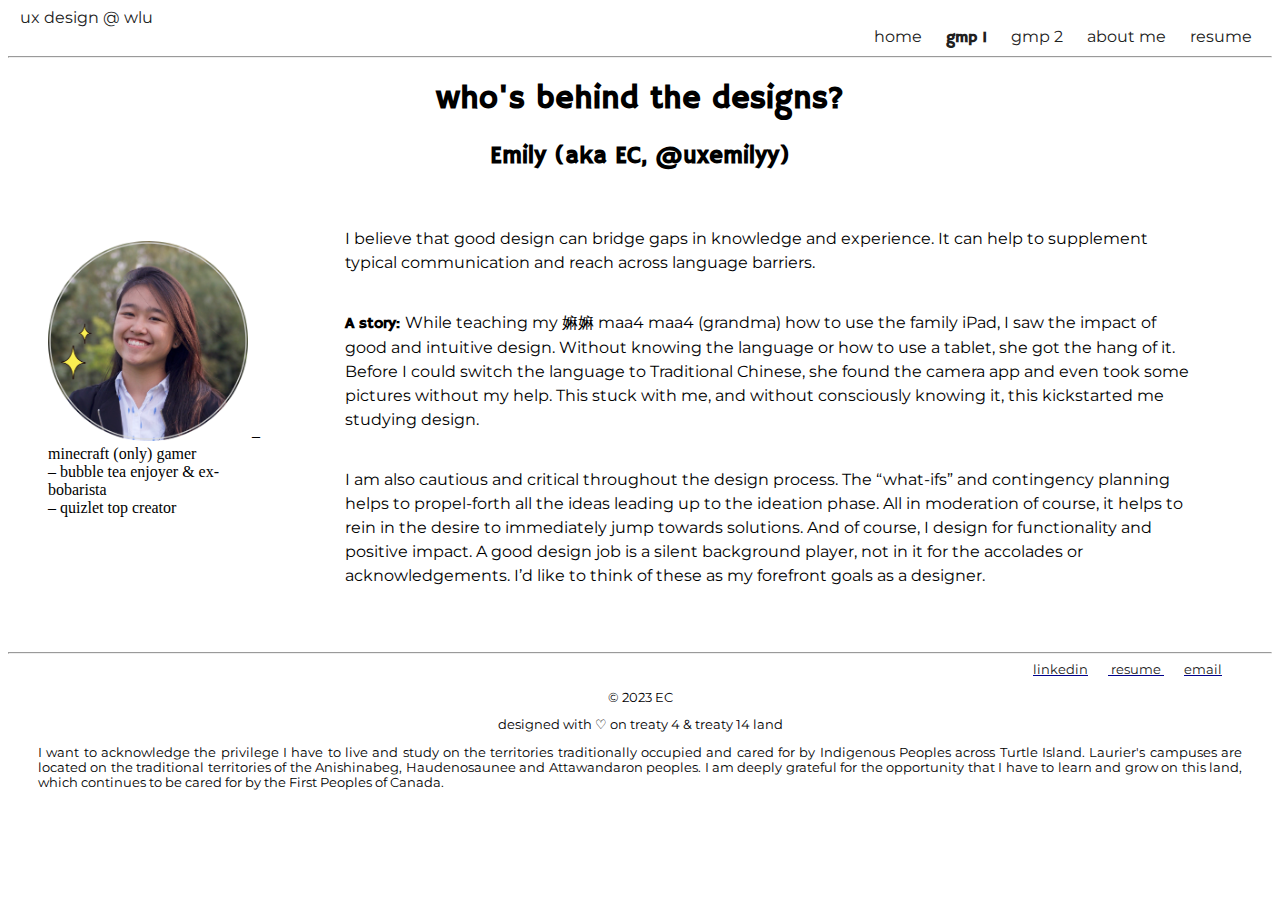
==== about.html @ 5f007fc3 "add in fun facts" ====
<!DOCTYPE html>
<html lang="en">

<head>
    <meta charset="UTF-8">
    <meta name="viewport" content="width=device-width, initial-scale=1.0">
    <title>Emily Chau</title>
    <link rel="stylesheet" href="style.css">
    <link rel="stylesheet" href="https://fonts.googleapis.com/css?family=Montserrat:400,700&display=swap">
    <link href="https://fonts.googleapis.com/css2?family=Hammersmith+One&display=swap" rel="stylesheet">
    <style>
        .row{
            display: flex;
            padding: 20px 0;
        }

        .col-left {
        width: 20%;
        float: left;
        padding-right: 10px;
        padding-top: 30px;
        }
        .col-right {
        width: 80%;
        float: right;
        padding-left: 20px;

        }

        p.leading {
            line-height: 1.5;
        }
    </style>
</head>
<body>
    <header>
        <li><a target="_blank" rel="noopener" href="https://wlu.ca/fla/ux" style="position: absolute; left: 20px">ux
                design @ wlu </a></li>
        <nav style="font-size: 1em; text-align: right">
            <li><a href="index.html">home</a></li>
            <li><a href="gmp1.html"><strong>gmp 1</strong></a></li>
            <li><a href="gmp2.html">gmp 2</a></li>
            <li><a href="#about.html">about me</a></li>
            <li><a target="_blank" rel="noopener"
                    href="https://drive.google.com/file/d/1Yd8SdVtLsgx6c_43BD1fnmvev_x7_WLF/view?usp=sharing">resume</a>
            </li>
            <hr>
        </nav>
    </header>
    <main>
        <h1>who's behind the designs?</h1>
        <h2>Emily (aka EC, @uxemilyy)</h2>
        <div class="row">
        <div class="col-left"><img src="images/headshot.png" width="200px" alt="Headshot picture of EC">
            – minecraft (only) gamer<br>
            – bubble tea enjoyer & ex-bobarista<br>
            – quizlet top creator<br></div>  
        <div class="col-right">

            <p class="leading">I believe that good design can bridge gaps in knowledge and experience. It can help to supplement typical communication and reach across language barriers. </p>
            <p class="leading"><strong>A story: </strong>While teaching my 嫲嫲 maa4 maa4 (grandma) how to use the family iPad, I saw the impact of good and intuitive design. Without knowing the language or how to use a tablet, she got the hang of it. Before I could switch the language to Traditional Chinese, she found the camera app and even took some pictures without my help. This stuck with me, and without consciously knowing it, this kickstarted me studying design.</p>
            <p class="leading">I am also cautious and critical throughout the design process. The “what-ifs” and contingency planning helps to propel-forth all the ideas leading up to the ideation phase. All in moderation of course, it helps to rein in the desire to immediately jump towards solutions. And of course, I design for functionality and positive impact. A good design job is a silent background player, not in it for the accolades or acknowledgements. I’d like to think of these as my forefront goals as a designer.</p>      
        </div>
        </div>
    </main>
    <footer>
        <hr>
        <div class="links-footer">
            <nav>
                <li><a target="_blank" rel="noopener" href="https://www.linkedin.com/in/emilyy-chau/">linkedin</a></li>
                <li><a target="_blank" rel="noopener"
                        href="https://drive.google.com/file/d/1Yd8SdVtLsgx6c_43BD1fnmvev_x7_WLF/view?usp=sharing">resume</a>
                </li>
                <li><a target="_blank" rel="noopener" href="mailto:chau6054@mylaurier.ca">email</a>
            </nav>
        </div>
        <div class="copyright">
            <p>&copy; 2023 EC</p>
            <p>designed with ♡ on treaty 4 & treaty 14 land</p>
        </div>
        <div class="land-back">
            <p>I want to acknowledge the privilege I have to live and study on the territories traditionally occupied
                and cared for by Indigenous Peoples across Turtle Island. Laurier's campuses are located on the
                traditional territories of the Anishinabeg, Haudenosaunee and Attawandaron peoples. I am deeply grateful
                for the opportunity that I have to learn and grow on this land, which continues to be cared for by the
                First Peoples of Canada.</p>
        </div>
    </footer>
</body>
</html>
---- style.css ----
/* FONT */

h1, h2 {
        font-family: 'Hammersmith One', sans-serif;
        text-align: center;
}

h3, strong {
    font-family: 'Hammersmith One', sans-serif;
    text-align: left;
}

p, a, li, footer, span, sup, figcaption, .desc {
    font-family: 'Montserrat', sans-serif;
    text-align: left;
} 

/* PADDING */

main {
    padding-left: 40px;
    padding-right: 40px;
}
main p{
    padding-bottom: 20px;
    padding-left: 40px;
    padding-right: 40px;
}

main h3 {
    padding-left: 40px;
    padding-right: 40px;
    padding-top: 40px;
}


/* NAV */

ul {
    list-style: none;
    padding: 0;
    text-align: right;
}

li {
    display: inline;
    margin-right: 20px;
    text-align: right;
    font-size: 1em;
}

a {
    text-decoration: none;
    color: #202020;
}

/* MAIN DIVs */

.overview {
    background-color: #3D5A80;
    padding-top: 20px;
    padding-bottom: 20px;
    color:white;
}
.project {
    padding-top: 20px;
    padding-bottom: 20px;
}

.aims span{
    align-items: center;
    padding-left: 40px;
    padding-right: 40px;
    padding-top: 20px;
    padding-bottom: 20px;
}

.design {
    padding-top: 20px;
    padding-bottom: 20px;
}

.Ratto img{
    align-items: center;
    padding-top: 20px;
    padding-bottom: 20px;
}

.challenges{
    padding-top: 40px;
    padding-bottom: 20px;
} 

.aspects {
    display: flex;
    background-color: #3D5A80;
    color:white;
    padding-top: 20px;
    padding-bottom: 20px;

}
.references {
    font-family: 'Montserrat', sans-serif;
    color: black;
    text-align: left;
    padding-left: 40px;
    padding-right: 40px;
    padding-top: 20px;
    padding-bottom: 20px;

}

.row {
    display: flex;
}
.column {
    flex: 50%;
    align-items: center;

}

.reflections {
    padding-top: 20px;
    padding-bottom: 20px;
}

/* GALLERY */

div.gallery {
    border: 1px solid #ccc;
    padding-top: 10px;
    padding-left: 10px;
    padding-right: 10px;
    margin-bottom: 40px;
}
div.gallery:hover {
    border: 1px solid #293241;
}
div.desc {
padding: 15px;
text-align: center;
}

* {
box-sizing: border-box;
}

.responsive-left {
padding: 0 40px;
float: left;
width: 39.99999%;
}
.responsive {
    float: left;
    }
.responsive-right {
    padding: 0 40px;
    float: right;
    width: 39.99999%;
    }

    .center {
        display: block;
        margin-left: auto;
        margin-right: auto;
        width: 50%;
      }

/* FOOTER */

.links-footer{
    font-size: 0.8em; 
    text-align: right;
    color: darkblue;
    text-decoration: underline;
    padding-right: 30px;
}

.copyright p{
    font-size: 0.8em; 
    text-align: center;
}

.land-back p{
    font-size: 0.8em; 
    text-align: justify;
    padding-left: 30px;
    padding-right: 30px;
}

/* FAUX BUTTONS */

span{
    border-radius: 10px;
    background-color: #293241;
    color: white;
    padding: 15px 32px;
}
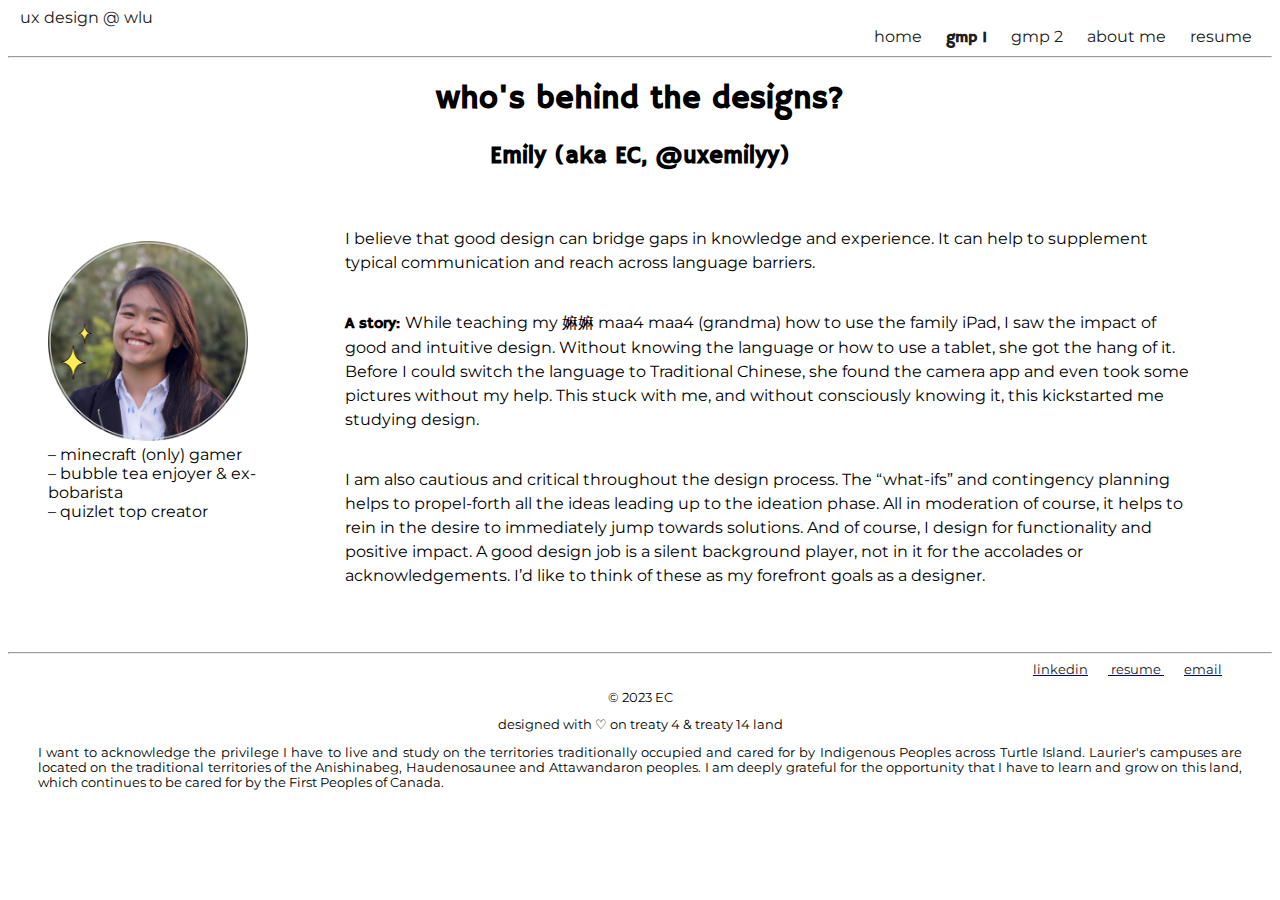
==== commit d43d6caa: "update. alignment" ====
--- a/about.html
+++ b/about.html
@@ -19,6 +19,7 @@
         float: left;
         padding-right: 10px;
         padding-top: 30px;
+        font-family: 'Montserrat', 'sans-serif';
         }
         .col-right {
         width: 80%;
@@ -51,7 +52,7 @@
         <h1>who's behind the designs?</h1>
         <h2>Emily (aka EC, @uxemilyy)</h2>
         <div class="row">
-        <div class="col-left"><img src="images/headshot.png" width="200px" alt="Headshot picture of EC">
+        <div class="col-left"><img src="images/headshot.png" width="200px" alt="Headshot picture of EC"><br>
             – minecraft (only) gamer<br>
             – bubble tea enjoyer & ex-bobarista<br>
             – quizlet top creator<br></div>  
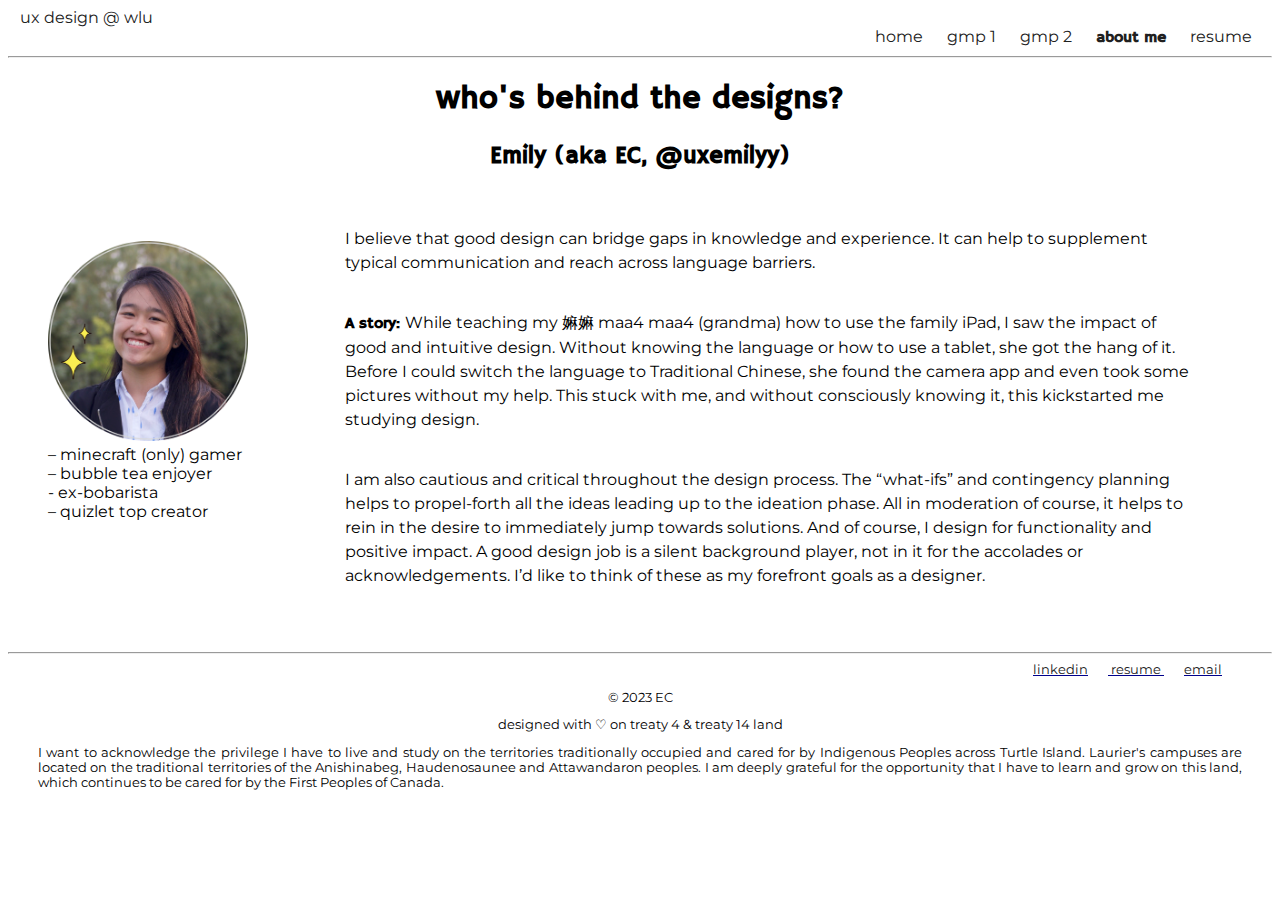
==== commit 55bab160: "fix format" ====
--- a/about.html
+++ b/about.html
@@ -39,9 +39,9 @@
                 design @ wlu </a></li>
         <nav style="font-size: 1em; text-align: right">
             <li><a href="index.html">home</a></li>
-            <li><a href="gmp1.html"><strong>gmp 1</strong></a></li>
+            <li><a href="gmp1.html">gmp 1</a></li>
             <li><a href="gmp2.html">gmp 2</a></li>
-            <li><a href="#about.html">about me</a></li>
+            <li><a href="#about.html"><strong>about me</strong></a></li>
             <li><a target="_blank" rel="noopener"
                     href="https://drive.google.com/file/d/1Yd8SdVtLsgx6c_43BD1fnmvev_x7_WLF/view?usp=sharing">resume</a>
             </li>
@@ -54,7 +54,8 @@
         <div class="row">
         <div class="col-left"><img src="images/headshot.png" width="200px" alt="Headshot picture of EC"><br>
             – minecraft (only) gamer<br>
-            – bubble tea enjoyer & ex-bobarista<br>
+            – bubble tea enjoyer<br>
+            - ex-bobarista<br>
             – quizlet top creator<br></div>  
         <div class="col-right">
 
--- a/style.css
+++ b/style.css
@@ -1,4 +1,6 @@
 /* FONT */
+
+
 
 h1, h2 {
         font-family: 'Hammersmith One', sans-serif;
@@ -10,10 +12,12 @@
     text-align: left;
 }
 
-p, a, li, footer, span, sup, figcaption, .desc {
+main, p, a, li, footer, span, sup, figcaption, .desc {
     font-family: 'Montserrat', sans-serif;
     text-align: left;
 } 
+
+
 
 /* PADDING */
 
@@ -87,7 +91,6 @@
 }
 
 .challenges{
-    padding-top: 40px;
     padding-bottom: 20px;
 } 
 
@@ -107,8 +110,8 @@
     padding-right: 40px;
     padding-top: 20px;
     padding-bottom: 20px;
-
-}
+    line-height: 1.5;
+    }
 
 .row {
     display: flex;
@@ -116,7 +119,7 @@
 .column {
     flex: 50%;
     align-items: center;
-
+    float: left;
 }
 
 .reflections {
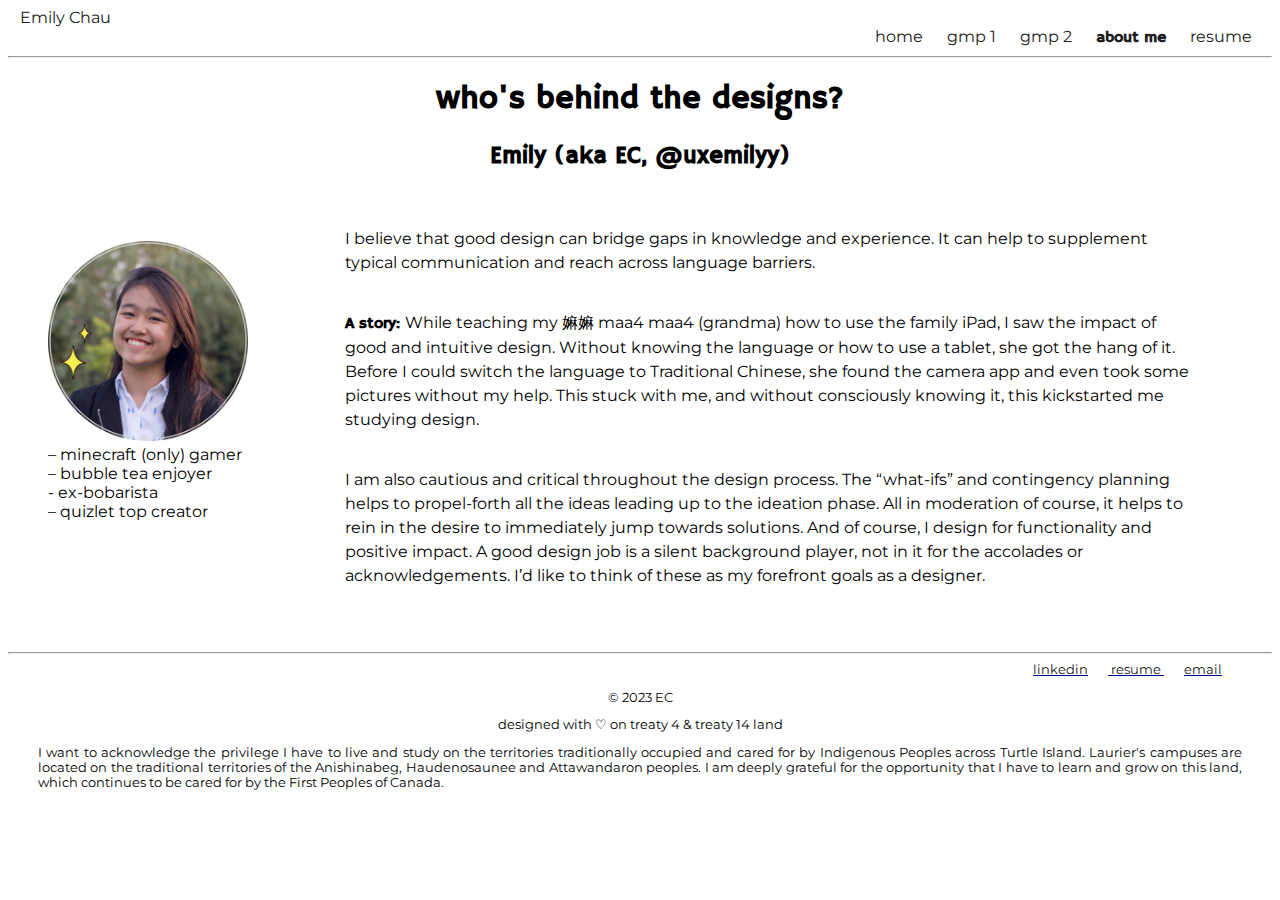
==== commit 633997bf: "fix alignment" ====
--- a/about.html
+++ b/about.html
@@ -35,8 +35,8 @@
 </head>
 <body>
     <header>
-        <li><a target="_blank" rel="noopener" href="https://wlu.ca/fla/ux" style="position: absolute; left: 20px">ux
-                design @ wlu </a></li>
+        <li><a target="_blank" rel="noopener" href="index.html" style="position: absolute; left: 20px">
+            Emily Chau </a></li>
         <nav style="font-size: 1em; text-align: right">
             <li><a href="index.html">home</a></li>
             <li><a href="gmp1.html">gmp 1</a></li>
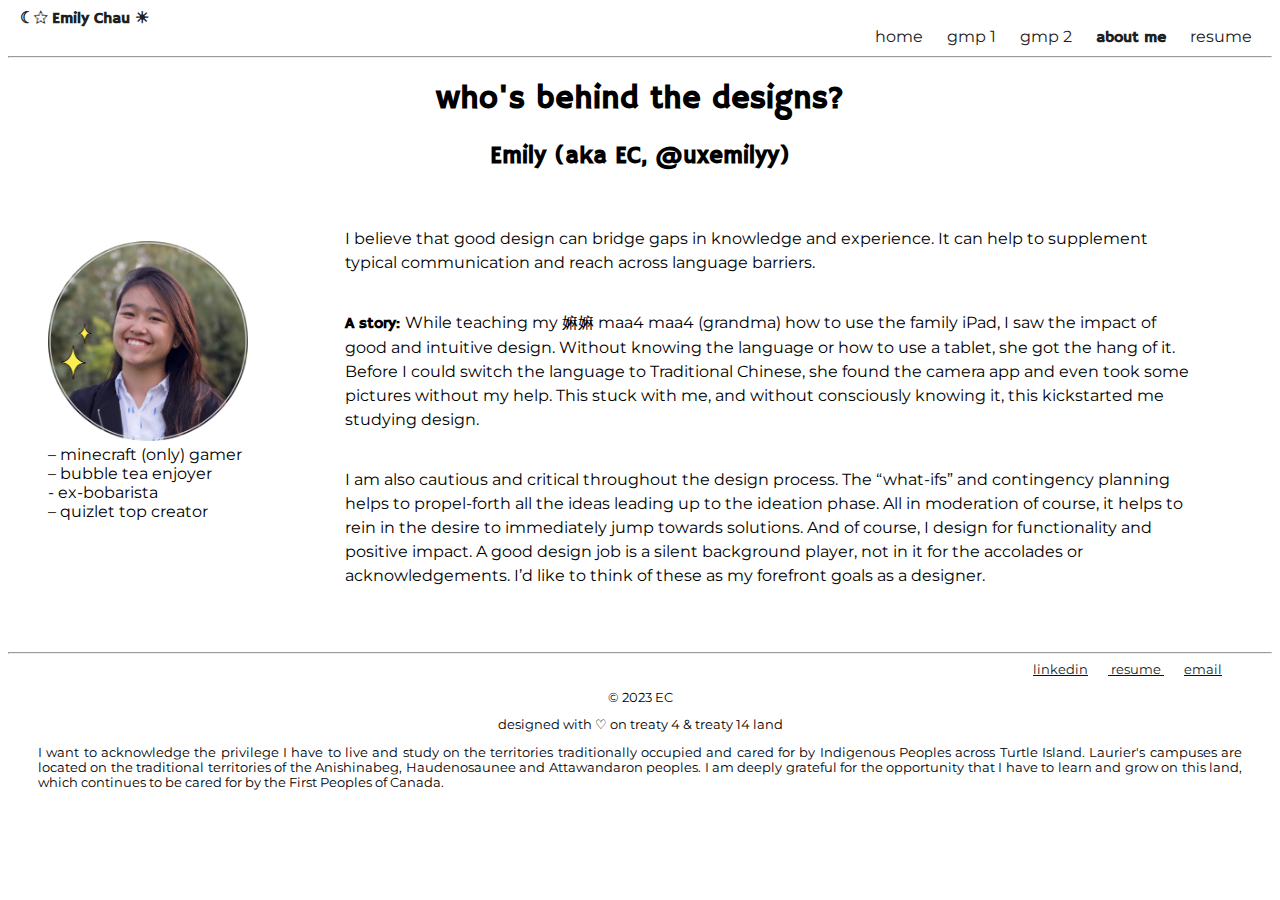
==== commit e8c3656c: "fix alignment" ====
--- a/about.html
+++ b/about.html
@@ -35,8 +35,7 @@
 </head>
 <body>
     <header>
-        <li><a target="_blank" rel="noopener" href="index.html" style="position: absolute; left: 20px">
-            Emily Chau </a></li>
+        <li><a target="_blank" rel="noopener" href="index.html" style="position: absolute; left: 20px"><strong>☾✩ Emily Chau ☀</strong></a></li>
         <nav style="font-size: 1em; text-align: right">
             <li><a href="index.html">home</a></li>
             <li><a href="gmp1.html">gmp 1</a></li>
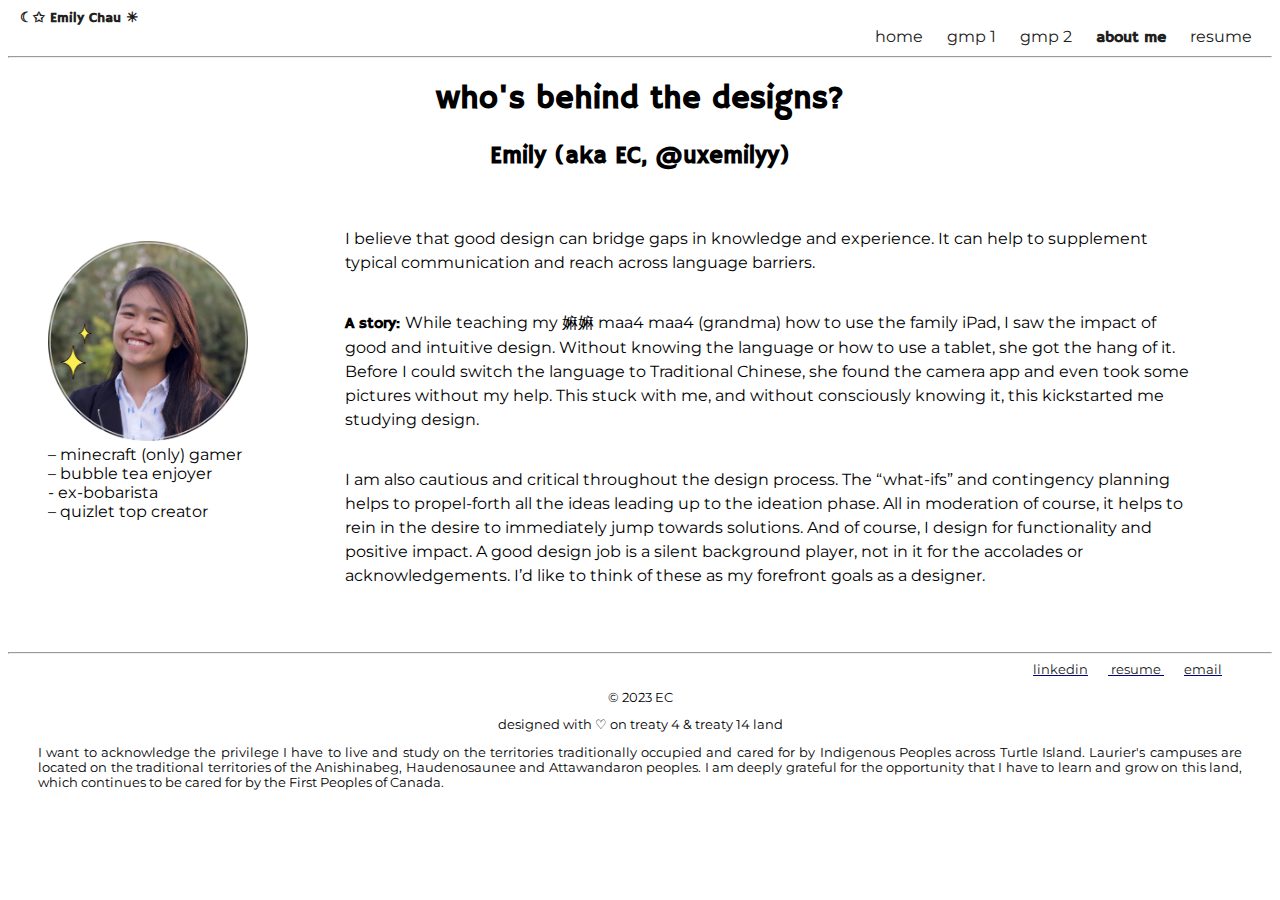
==== commit 15bf3717: "fix alignment" ====
--- a/about.html
+++ b/about.html
@@ -35,7 +35,7 @@
 </head>
 <body>
     <header>
-        <li><a target="_blank" rel="noopener" href="index.html" style="position: absolute; left: 20px"><strong>☾✩ Emily Chau ☀</strong></a></li>
+        <li><a target="_blank" rel="noopener" href="index.html" style="position: absolute; left: 20px; font-size: 0.9em"><strong>☾✩ Emily Chau ☀</strong></a></li>
         <nav style="font-size: 1em; text-align: right">
             <li><a href="index.html">home</a></li>
             <li><a href="gmp1.html">gmp 1</a></li>
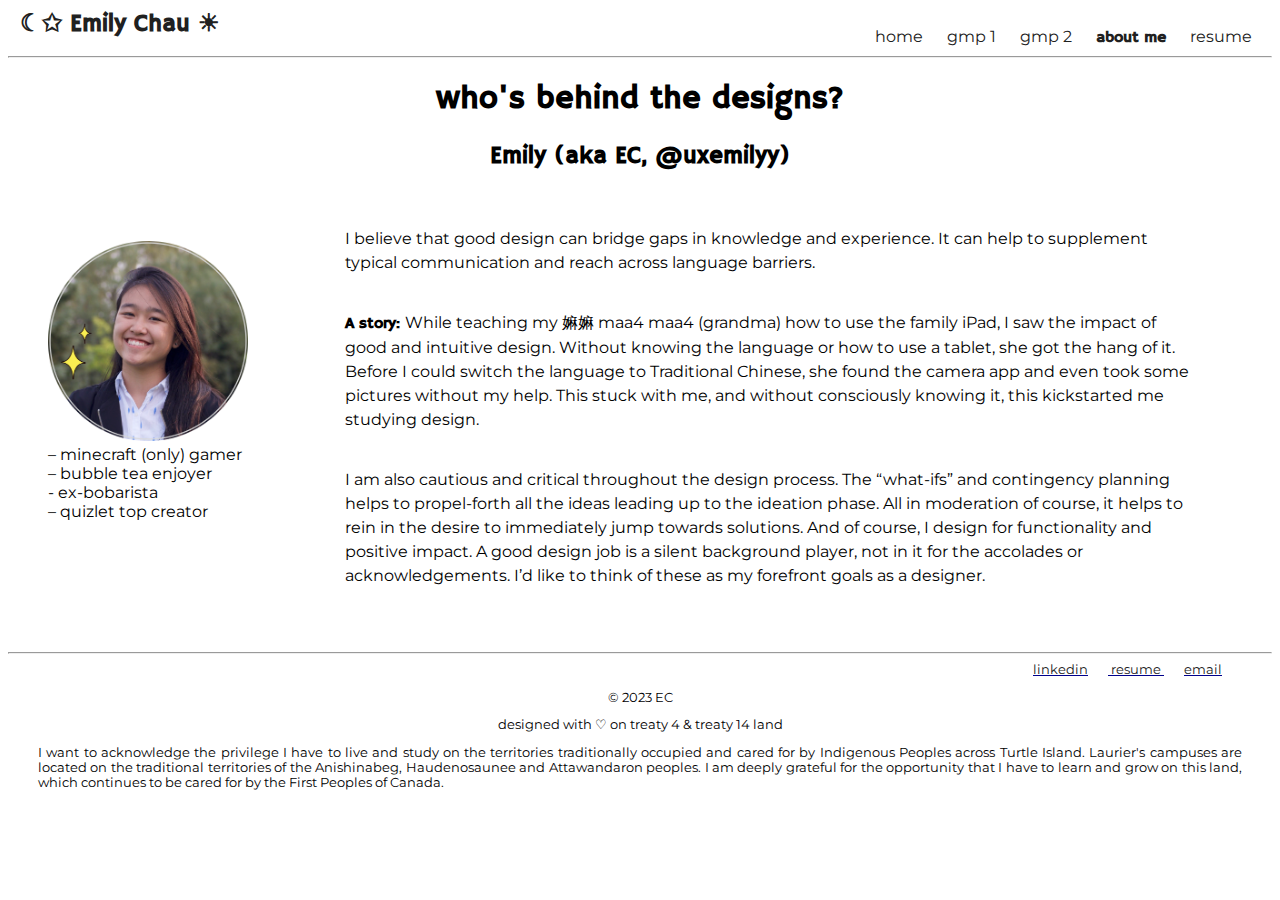
==== commit c278a707: "fix alignment" ====
--- a/about.html
+++ b/about.html
@@ -35,7 +35,7 @@
 </head>
 <body>
     <header>
-        <li><a target="_blank" rel="noopener" href="index.html" style="position: absolute; left: 20px; font-size: 0.9em"><strong>☾✩ Emily Chau ☀</strong></a></li>
+        <li><a target="_blank" rel="noopener" href="index.html" style="position: absolute; left: 20px; font-size: 1.5em"><strong>☾✩ Emily Chau ☀</strong></a></li>
         <nav style="font-size: 1em; text-align: right">
             <li><a href="index.html">home</a></li>
             <li><a href="gmp1.html">gmp 1</a></li>
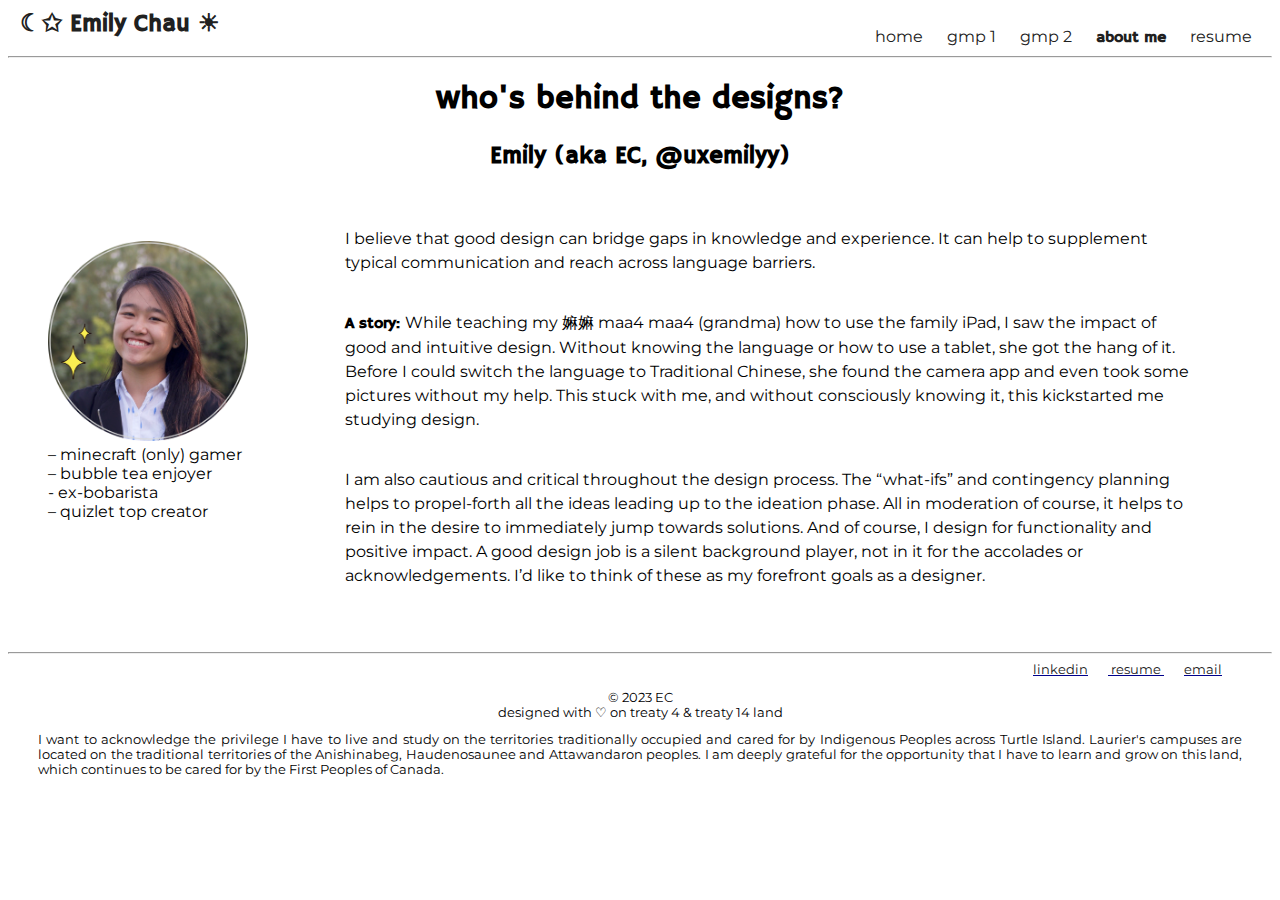
==== commit cbebf2ab: "fix spacing of footer text" ====
--- a/about.html
+++ b/about.html
@@ -76,8 +76,7 @@
             </nav>
         </div>
         <div class="copyright">
-            <p>&copy; 2023 EC</p>
-            <p>designed with ♡ on treaty 4 & treaty 14 land</p>
+            <p>&copy; 2023 EC<br/>designed with ♡ on treaty 4 & treaty 14 land</p>
         </div>
         <div class="land-back">
             <p>I want to acknowledge the privilege I have to live and study on the territories traditionally occupied
